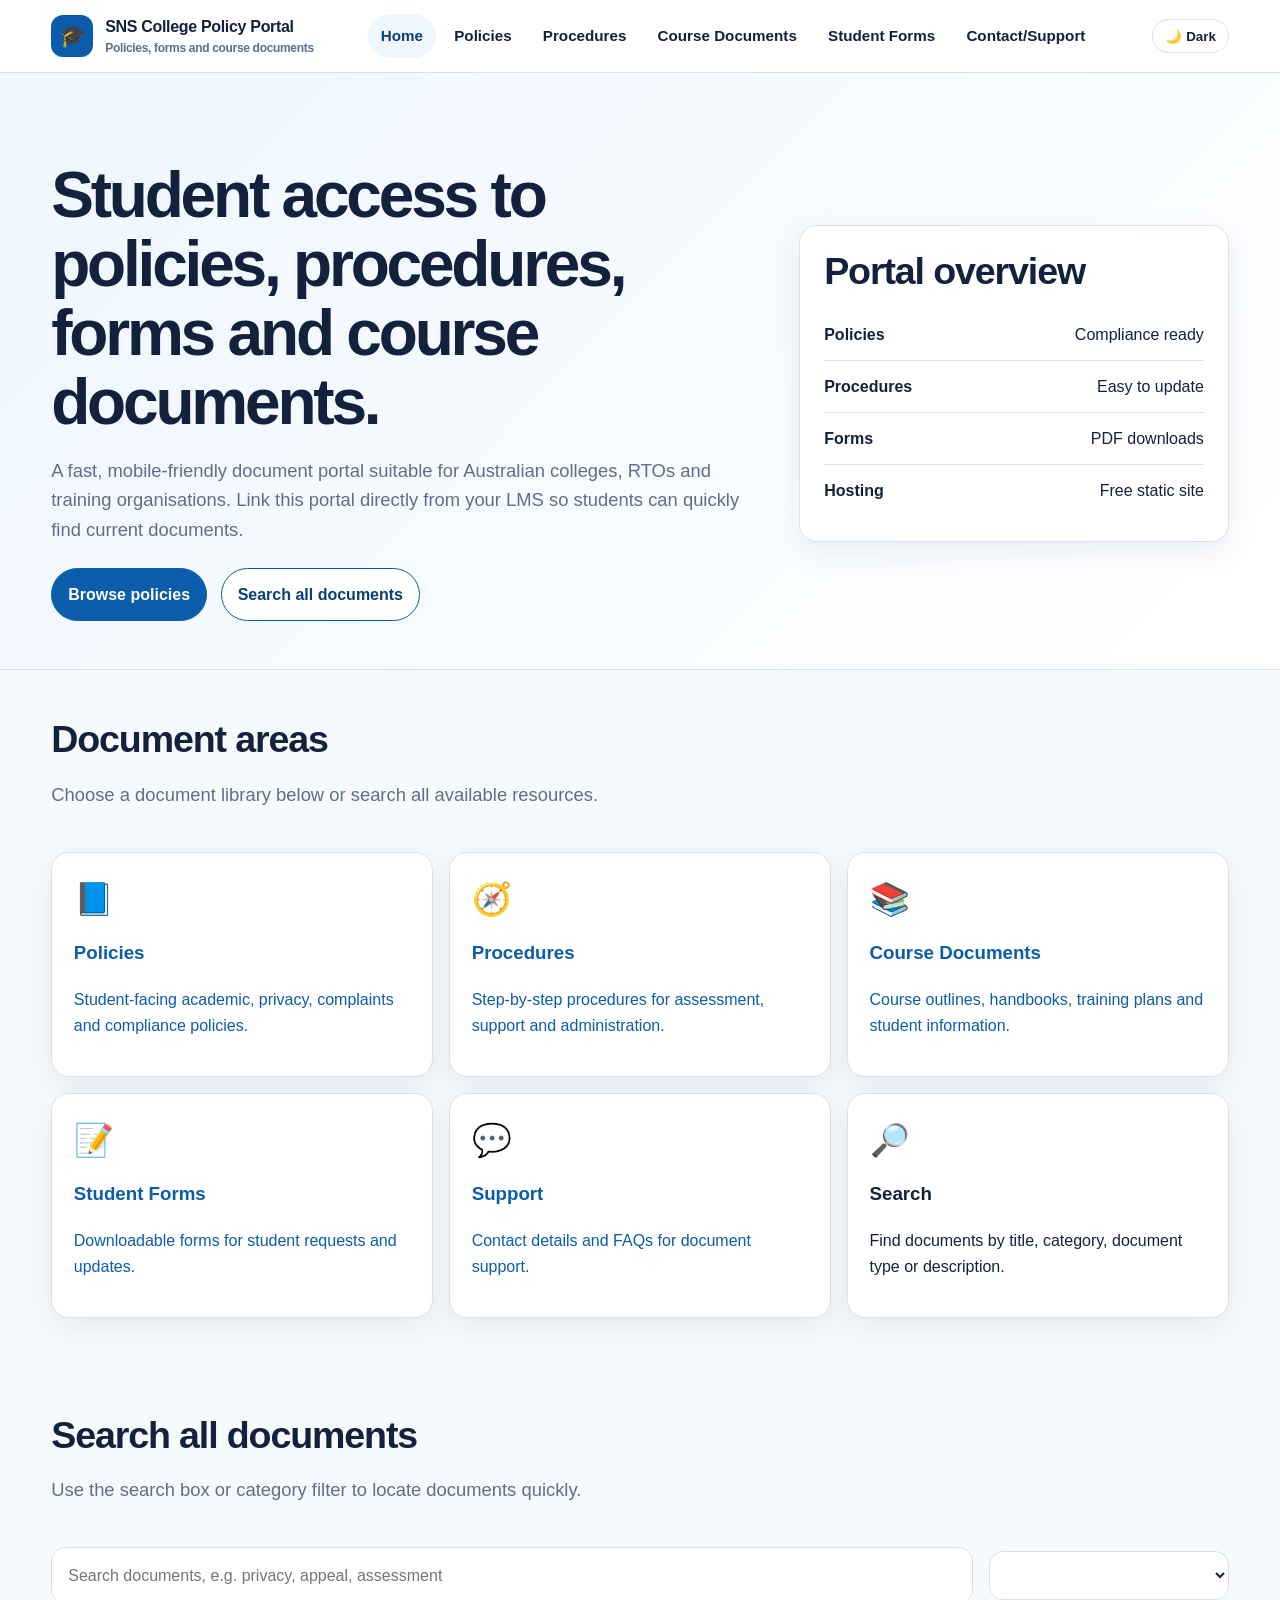
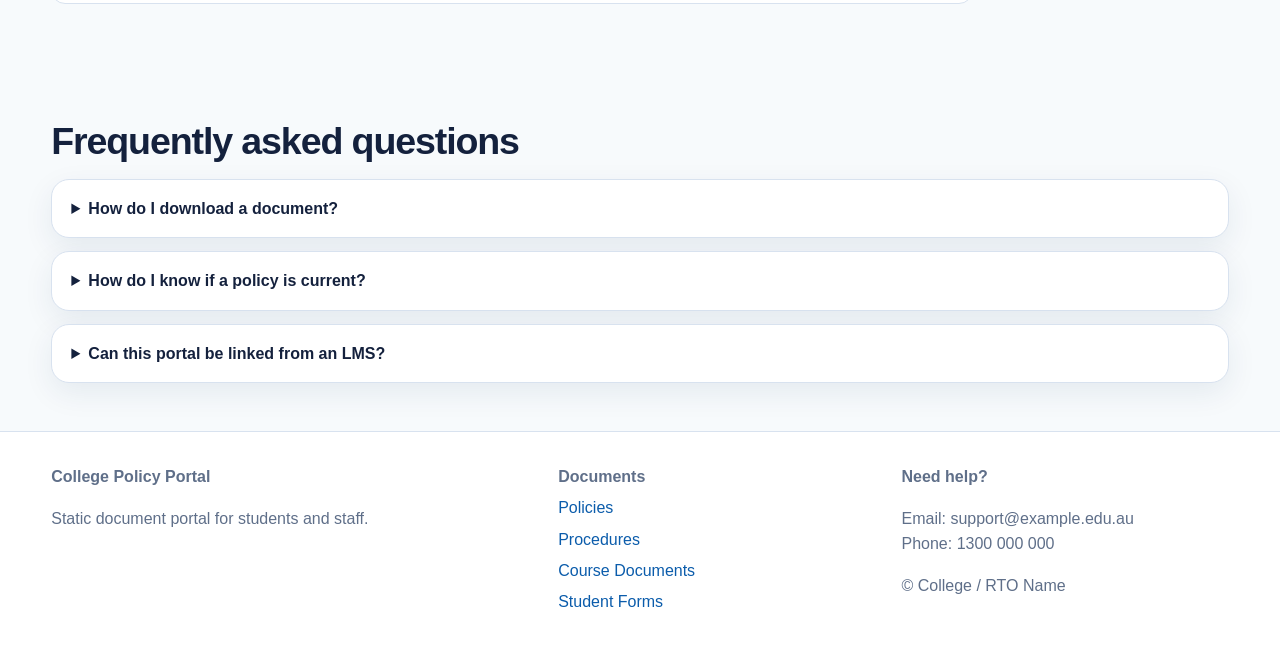
==== index.html @ 4f86ff05 "Update index.html" ====
<!doctype html>
<html lang="en-AU">
<head>
  <meta charset="utf-8">
  <meta name="viewport" content="width=device-width, initial-scale=1">
  <meta name="description" content="Professional student policy and document portal for an Australian college or RTO.">
  <title>College Policy Portal | Home</title>
  <link rel="stylesheet" href="css/style.css">
</head>
<body data-page-type="All">
  <a class="skip-link" href="#main">Skip to main content</a>
  <header class="site-header"><div class="container header-inner">
    <a class="logo" href="index.html" aria-label="SNS College Policy Portal home"><span class="logo-icon">🎓</span><span>SNS College Policy Portal<small>Policies, forms and course documents</small></span></a>
    <nav class="nav" data-nav aria-label="Main navigation"><a class="active" href="index.html">Home</a><a href="policies.html">Policies</a><a href="procedures.html">Procedures</a><a href="courses.html">Course Documents</a><a href="forms.html">Student Forms</a><a href="contact.html">Contact/Support</a></nav>
    <div class="header-actions"><button class="icon-btn" data-theme-toggle type="button">🌙 Dark</button><button class="icon-btn mobile-menu-btn" data-mobile-menu aria-expanded="false" aria-controls="main-navigation" type="button">☰ Menu</button></div>
  </div></header>
  <main id="main">
    <section class="hero"><div class="container hero-grid">
      <div><h1>Student access to policies, procedures, forms and course documents.</h1><p class="lead">A fast, mobile-friendly document portal suitable for Australian colleges, RTOs and training organisations. Link this portal directly from your LMS so students can quickly find current documents.</p><div class="cta-row"><a class="btn btn-primary" href="policies.html">Browse policies</a><a class="btn btn-secondary" href="#documents">Search all documents</a></div></div>
      <aside class="hero-card" aria-label="Portal summary"><h2>Portal overview</h2><div class="hero-stat"><strong>Policies</strong><span>Compliance ready</span></div><div class="hero-stat"><strong>Procedures</strong><span>Easy to update</span></div><div class="hero-stat"><strong>Forms</strong><span>PDF downloads</span></div><div class="hero-stat"><strong>Hosting</strong><span>Free static site</span></div></aside>
    </div></section>

    <section class="section"><div class="container"><div class="section-heading"><div><h2>Document areas</h2><p class="lead">Choose a document library below or search all available resources.</p></div></div><div class="grid">
      <a class="card" href="policies.html"><div class="card-icon">📘</div><h3>Policies</h3><p>Student-facing academic, privacy, complaints and compliance policies.</p></a>
      <a class="card" href="procedures.html"><div class="card-icon">🧭</div><h3>Procedures</h3><p>Step-by-step procedures for assessment, support and administration.</p></a>
      <a class="card" href="courses.html"><div class="card-icon">📚</div><h3>Course Documents</h3><p>Course outlines, handbooks, training plans and student information.</p></a>
      <a class="card" href="forms.html"><div class="card-icon">📝</div><h3>Student Forms</h3><p>Downloadable forms for student requests and updates.</p></a>
      <a class="card" href="contact.html"><div class="card-icon">💬</div><h3>Support</h3><p>Contact details and FAQs for document support.</p></a>
      <div class="card"><div class="card-icon">🔎</div><h3>Search</h3><p>Find documents by title, category, document type or description.</p></div>
    </div></div></section>

    <section class="section" id="documents"><div class="container"><div class="section-heading"><div><h2>Search all documents</h2><p class="lead">Use the search box or category filter to locate documents quickly.</p></div></div><div class="tools"><label><span class="sr-only">Search documents</span><input class="search" data-search type="search" placeholder="Search documents, e.g. privacy, appeal, assessment"></label><label><span class="sr-only">Filter by category</span><select class="select" data-category-filter></select></label></div><div class="no-results" data-no-results>No matching documents found.</div><div class="document-grid" data-document-grid></div></div></section>

    <section class="section"><div class="container"><h2>Frequently asked questions</h2><div class="faq-list">
      <details class="faq-item"><summary>How do I download a document?</summary><p>Select the Download button on any document card. The PDF will download or open depending on your browser settings.</p></details>
      <details class="faq-item"><summary>How do I know if a policy is current?</summary><p>Each document card includes an updated date. Staff should replace old PDFs whenever a policy is reviewed.</p></details>
      <details class="faq-item"><summary>Can this portal be linked from an LMS?</summary><p>Yes. Copy the GitHub Pages URL for this website and add it as a link inside Moodle, Canvas, Blackboard or another LMS.</p></details>
    </div></div></section>
  </main>
  <footer class="site-footer"><div class="container footer-grid"><div><strong>College Policy Portal</strong><p>Static document portal for students and staff.</p></div><div class="footer-links"><strong>Documents</strong><a href="policies.html">Policies</a><a href="procedures.html">Procedures</a><a href="courses.html">Course Documents</a><a href="forms.html">Student Forms</a></div><div><strong>Need help?</strong><p>Email: support@example.edu.au<br>Phone: 1300 000 000</p><p>&copy; <span data-year></span> College / RTO Name</p></div></div></footer>
  <script src="js/script.js"></script>
</body>
</html>
---- css/style.css ----
:root {
  --bg: #f7fafc;
  --surface: #ffffff;
  --surface-2: #eef6ff;
  --text: #14213d;
  --muted: #5f6f89;
  --primary: #0b5cab;
  --primary-dark: #083f77;
  --accent: #17a2b8;
  --border: #d8e2ef;
  --shadow: 0 10px 30px rgba(9, 45, 87, 0.08);
  --radius: 18px;
  --max-width: 1180px;
}

[data-theme="dark"] {
  --bg: #0d1524;
  --surface: #121e30;
  --surface-2: #172942;
  --text: #f3f8ff;
  --muted: #b8c7d9;
  --primary: #5bb3ff;
  --primary-dark: #8ecbff;
  --accent: #67d9e8;
  --border: #263b58;
  --shadow: 0 10px 30px rgba(0, 0, 0, 0.25);
}

* { box-sizing: border-box; }
html { scroll-behavior: smooth; }
body {
  margin: 0;
  font-family: Arial, Helvetica, sans-serif;
  color: var(--text);
  background: var(--bg);
  line-height: 1.6;
}

a { color: var(--primary); text-decoration: none; }
a:hover, a:focus { text-decoration: underline; }
img { max-width: 100%; height: auto; }
.skip-link {
  position: absolute;
  left: -999px;
  top: 10px;
  background: var(--primary);
  color: #fff;
  padding: 0.7rem 1rem;
  z-index: 1000;
}
.skip-link:focus { left: 10px; }

.container { width: min(92%, var(--max-width)); margin: 0 auto; }
.site-header {
  position: sticky;
  top: 0;
  z-index: 100;
  background: rgba(255,255,255,0.92);
  backdrop-filter: blur(10px);
  border-bottom: 1px solid var(--border);
}
[data-theme="dark"] .site-header { background: rgba(18,30,48,0.92); }
.header-inner {
  display: flex;
  align-items: center;
  justify-content: space-between;
  min-height: 72px;
  gap: 1rem;
}
.logo {
  display: flex;
  align-items: center;
  gap: 0.75rem;
  color: var(--text);
  font-weight: 800;
  letter-spacing: -0.02em;
}
.logo-icon {
  display: grid;
  place-items: center;
  width: 42px;
  height: 42px;
  border-radius: 12px;
  background: var(--primary);
  color: #fff;
  font-size: 1.35rem;
}
.logo small { display: block; color: var(--muted); font-weight: 600; font-size: 0.75rem; }
.nav { display: flex; align-items: center; gap: 0.35rem; }
.nav a {
  color: var(--text);
  padding: 0.6rem 0.8rem;
  border-radius: 999px;
  font-weight: 700;
  font-size: 0.95rem;
}
.nav a.active, .nav a:hover, .nav a:focus {
  background: var(--surface-2);
  color: var(--primary-dark);
  text-decoration: none;
}
.header-actions { display: flex; gap: 0.5rem; align-items: center; }
.icon-btn {
  border: 1px solid var(--border);
  background: var(--surface);
  color: var(--text);
  border-radius: 999px;
  padding: 0.55rem 0.75rem;
  cursor: pointer;
  font-weight: 700;
}
.mobile-menu-btn { display: none; }

.hero {
  background: linear-gradient(135deg, var(--surface-2), var(--surface));
  padding: 4.5rem 0 3rem;
  border-bottom: 1px solid var(--border);
}
.hero-grid { display: grid; grid-template-columns: 1.25fr 0.75fr; gap: 2rem; align-items: center; }
.badge {
  display: inline-flex;
  gap: 0.4rem;
  align-items: center;
  border: 1px solid var(--border);
  color: var(--primary-dark);
  background: var(--surface);
  padding: 0.35rem 0.7rem;
  border-radius: 999px;
  font-weight: 800;
  font-size: 0.85rem;
}
h1 { font-size: clamp(2rem, 5vw, 4rem); line-height: 1.08; margin: 1rem 0; letter-spacing: -0.05em; }
h2 { font-size: clamp(1.55rem, 3vw, 2.35rem); line-height: 1.15; margin: 0 0 1rem; letter-spacing: -0.03em; }
h3 { margin-top: 0; }
.lead { font-size: 1.15rem; color: var(--muted); max-width: 780px; }
.hero-card, .card, .document-card, .contact-card, .faq-item {
  background: var(--surface);
  border: 1px solid var(--border);
  border-radius: var(--radius);
  box-shadow: var(--shadow);
}
.hero-card { padding: 1.5rem; }
.hero-stat { display: flex; justify-content: space-between; padding: 0.8rem 0; border-bottom: 1px solid var(--border); }
.hero-stat:last-child { border-bottom: 0; }
.cta-row { display: flex; flex-wrap: wrap; gap: 0.85rem; margin-top: 1.5rem; }
.btn {
  display: inline-flex;
  align-items: center;
  justify-content: center;
  gap: 0.45rem;
  padding: 0.8rem 1rem;
  border-radius: 999px;
  border: 1px solid var(--primary);
  font-weight: 800;
  cursor: pointer;
}
.btn-primary { background: var(--primary); color: #fff; }
.btn-secondary { background: var(--surface); color: var(--primary-dark); }
.btn:hover, .btn:focus { text-decoration: none; transform: translateY(-1px); }
.section { padding: 3rem 0; }
.section-heading { display: flex; justify-content: space-between; gap: 1rem; align-items: end; margin-bottom: 1.5rem; }
.grid { display: grid; grid-template-columns: repeat(3, 1fr); gap: 1rem; }
.grid-2 { display: grid; grid-template-columns: repeat(2, 1fr); gap: 1rem; }
.card { padding: 1.35rem; }
.card-icon { font-size: 2rem; margin-bottom: 0.8rem; }
.page-title { padding: 3rem 0 1.5rem; }
.tools {
  display: grid;
  grid-template-columns: 1fr 240px;
  gap: 1rem;
  align-items: center;
  margin-bottom: 1.25rem;
}
.search, .select, input, textarea {
  width: 100%;
  padding: 0.9rem 1rem;
  border: 1px solid var(--border);
  border-radius: 14px;
  background: var(--surface);
  color: var(--text);
  font: inherit;
}
.document-grid { display: grid; grid-template-columns: repeat(2, 1fr); gap: 1rem; }
.document-card { padding: 1.2rem; display: flex; flex-direction: column; gap: 0.7rem; }
.doc-meta { display: flex; flex-wrap: wrap; gap: 0.5rem; color: var(--muted); font-size: 0.9rem; }
.tag {
  background: var(--surface-2);
  color: var(--primary-dark);
  padding: 0.2rem 0.55rem;
  border-radius: 999px;
  font-weight: 800;
  font-size: 0.8rem;
}
.doc-actions { display: flex; flex-wrap: wrap; gap: 0.6rem; margin-top: auto; }
.pdf-viewer {
  width: 100%;
  min-height: 420px;
  border: 1px solid var(--border);
  border-radius: var(--radius);
  background: var(--surface);
}
.faq-list { display: grid; gap: 0.8rem; }
.faq-item { padding: 1rem 1.2rem; }
.faq-item summary { cursor: pointer; font-weight: 800; }
.contact-layout { display: grid; grid-template-columns: 0.85fr 1.15fr; gap: 1rem; }
.contact-card { padding: 1.4rem; }
.form-grid { display: grid; gap: 0.9rem; }
textarea { min-height: 150px; resize: vertical; }
.notice {
  border-left: 5px solid var(--primary);
  background: var(--surface-2);
  padding: 1rem;
  border-radius: 12px;
}
.site-footer {
  padding: 2rem 0;
  border-top: 1px solid var(--border);
  background: var(--surface);
  color: var(--muted);
}
.footer-grid { display: grid; grid-template-columns: 1.5fr 1fr 1fr; gap: 1rem; }
.footer-links { display: grid; gap: 0.35rem; }
.no-results { display: none; padding: 1rem; background: var(--surface); border: 1px dashed var(--border); border-radius: var(--radius); }

@media (max-width: 900px) {
  .mobile-menu-btn { display: inline-flex; }
  .nav {
    position: absolute;
    left: 4%;
    right: 4%;
    top: 74px;
    display: none;
    flex-direction: column;
    align-items: stretch;
    padding: 1rem;
    background: var(--surface);
    border: 1px solid var(--border);
    border-radius: var(--radius);
    box-shadow: var(--shadow);
  }
  .nav.open { display: flex; }
  .nav a { border-radius: 12px; }
  .hero-grid, .contact-layout, .footer-grid, .tools { grid-template-columns: 1fr; }
  .grid, .grid-2, .document-grid { grid-template-columns: 1fr; }
}

@media (max-width: 560px) {
  .header-inner { min-height: 66px; }
  .logo span:last-child { font-size: 0.95rem; }
  .hero { padding: 3rem 0 2rem; }
  .section { padding: 2rem 0; }
  .section-heading { display: block; }
  .btn { width: 100%; }
  .doc-actions .btn { width: auto; flex: 1; }
}
.sr-only {
  position: absolute;
  width: 1px;
  height: 1px;
  padding: 0;
  margin: -1px;
  overflow: hidden;
  clip: rect(0, 0, 0, 0);
  white-space: nowrap;
  border: 0;
}
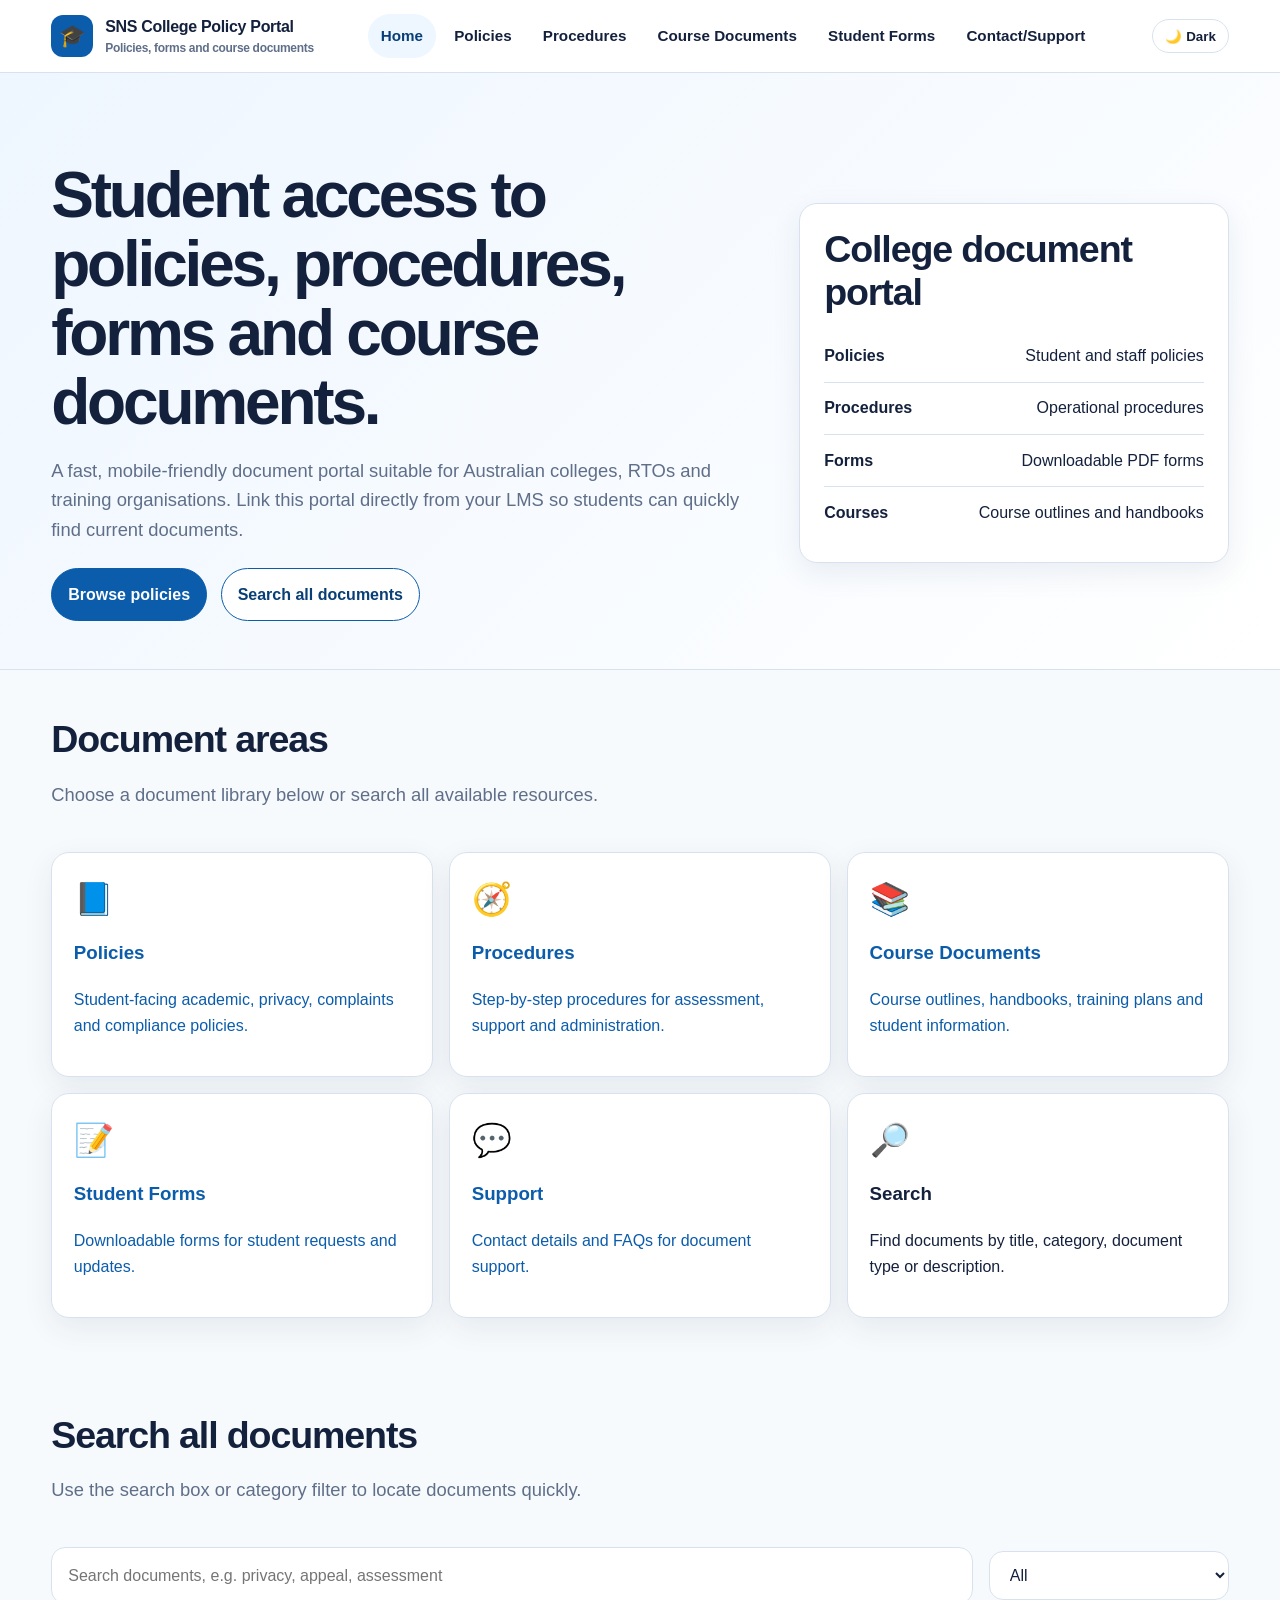
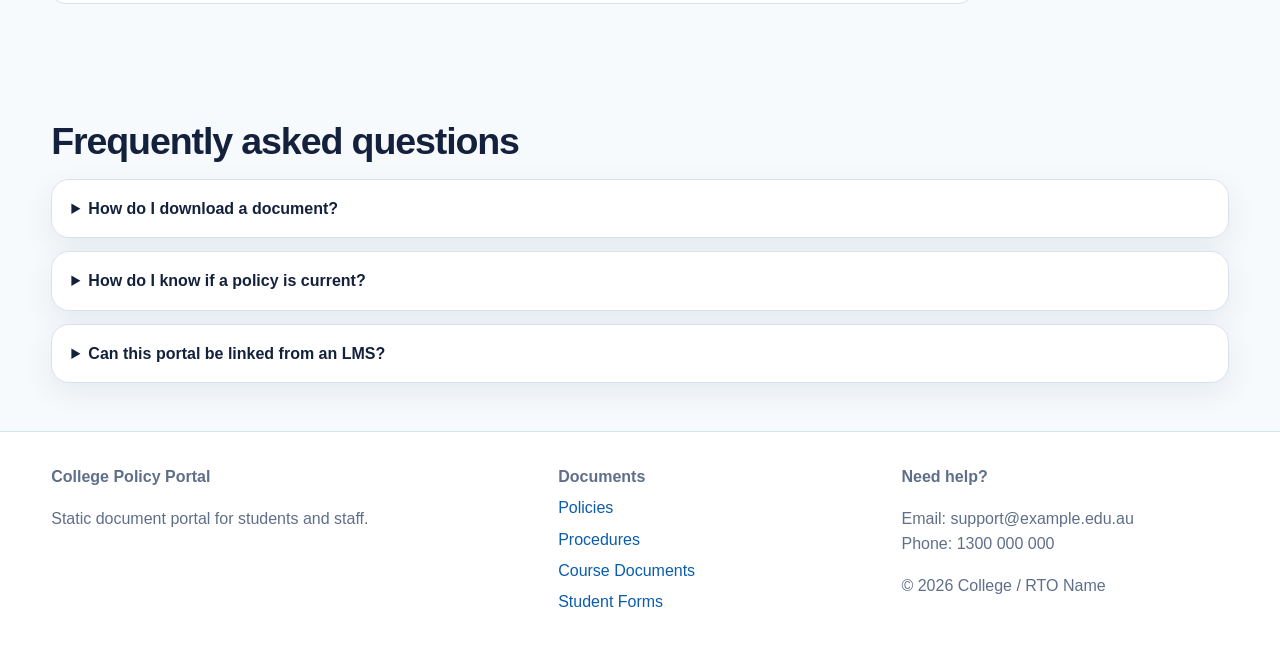
==== commit 000e5261: "Update index.html" ====
--- a/index.html
+++ b/index.html
@@ -17,8 +17,31 @@
   <main id="main">
     <section class="hero"><div class="container hero-grid">
       <div><h1>Student access to policies, procedures, forms and course documents.</h1><p class="lead">A fast, mobile-friendly document portal suitable for Australian colleges, RTOs and training organisations. Link this portal directly from your LMS so students can quickly find current documents.</p><div class="cta-row"><a class="btn btn-primary" href="policies.html">Browse policies</a><a class="btn btn-secondary" href="#documents">Search all documents</a></div></div>
-      <aside class="hero-card" aria-label="Portal summary"><h2>Portal overview</h2><div class="hero-stat"><strong>Policies</strong><span>Compliance ready</span></div><div class="hero-stat"><strong>Procedures</strong><span>Easy to update</span></div><div class="hero-stat"><strong>Forms</strong><span>PDF downloads</span></div><div class="hero-stat"><strong>Hosting</strong><span>Free static site</span></div></aside>
-    </div></section>
+      <aside class="hero-card" aria-label="Portal summary">
+  <h2>College document portal</h2>
+
+  <div class="hero-stat">
+    <strong>Policies</strong>
+    <span>Student and staff policies</span>
+  </div>
+
+  <div class="hero-stat">
+    <strong>Procedures</strong>
+    <span>Operational procedures</span>
+  </div>
+
+  <div class="hero-stat">
+    <strong>Forms</strong>
+    <span>Downloadable PDF forms</span>
+  </div>
+
+  <div class="hero-stat">
+    <strong>Courses</strong>
+    <span>Course outlines and handbooks</span>
+  </div>
+</aside>
+</div>
+</section>
 
     <section class="section"><div class="container"><div class="section-heading"><div><h2>Document areas</h2><p class="lead">Choose a document library below or search all available resources.</p></div></div><div class="grid">
       <a class="card" href="policies.html"><div class="card-icon">📘</div><h3>Policies</h3><p>Student-facing academic, privacy, complaints and compliance policies.</p></a>
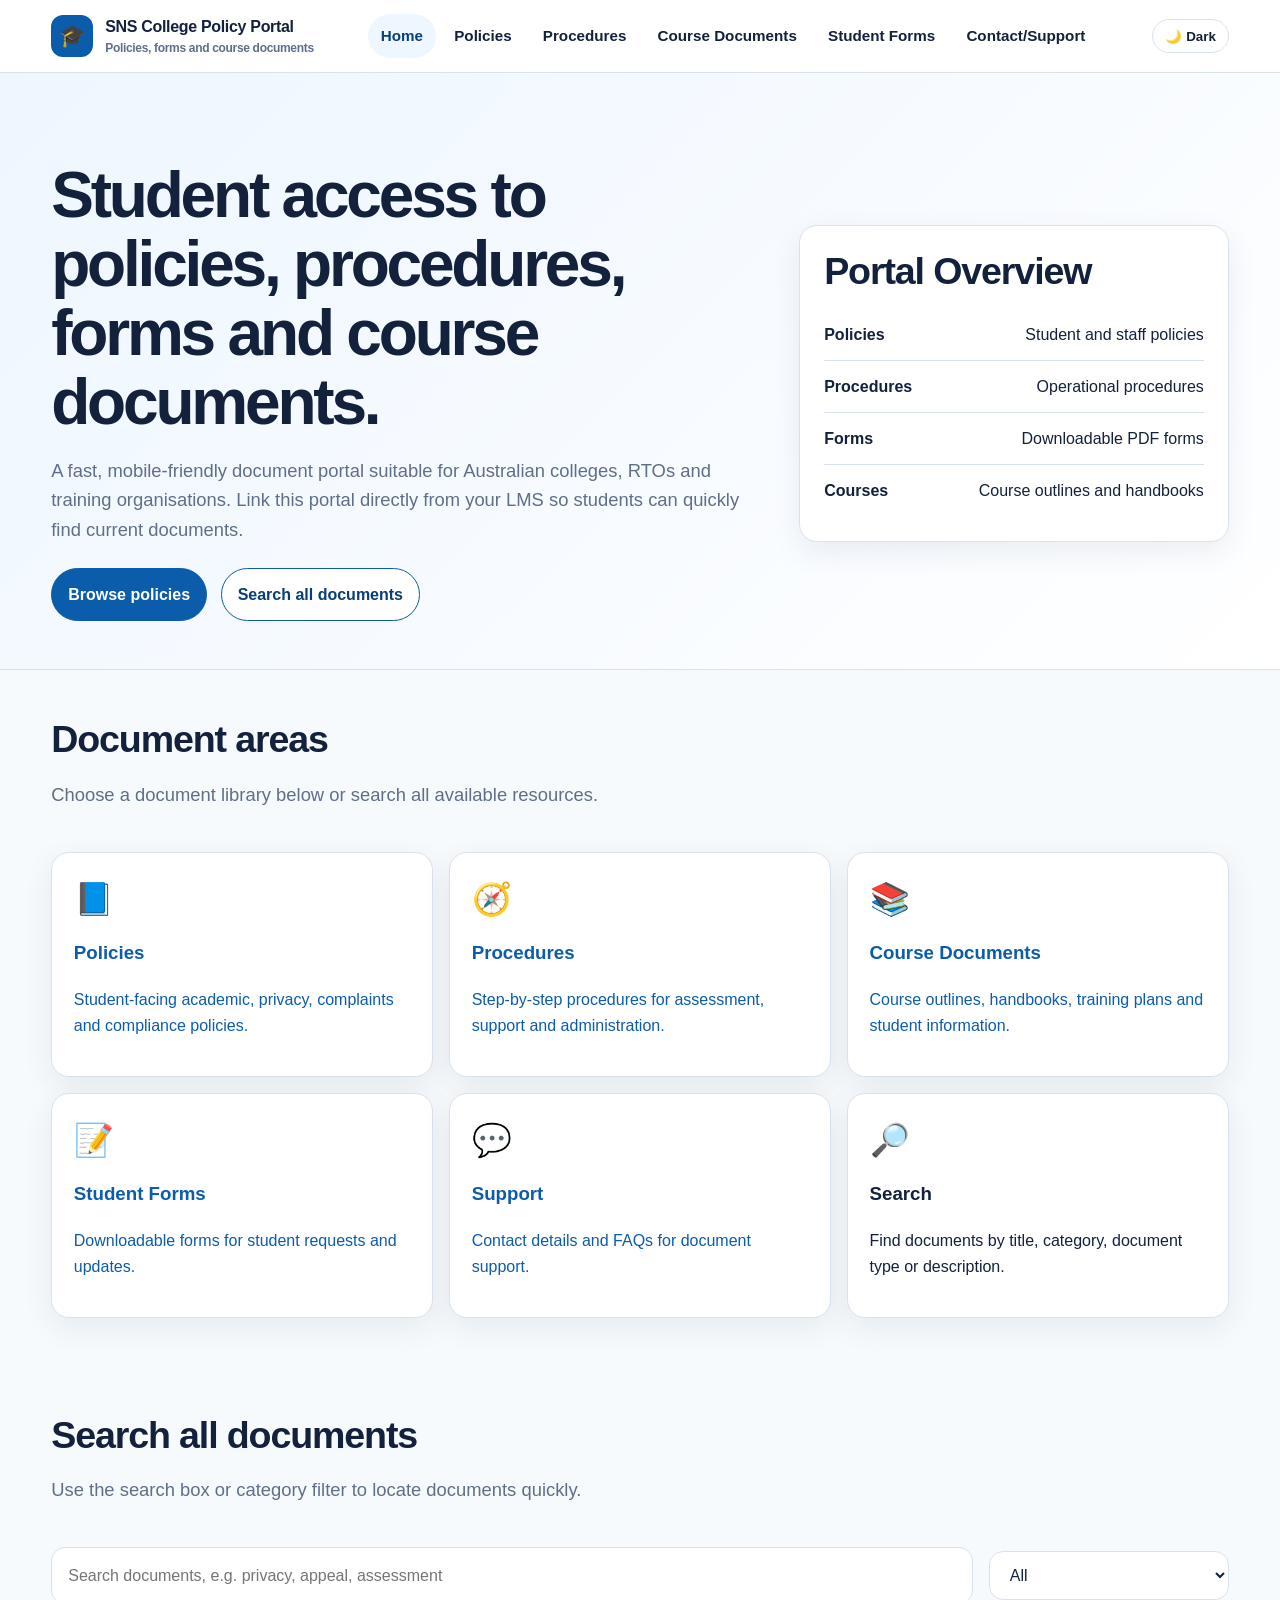
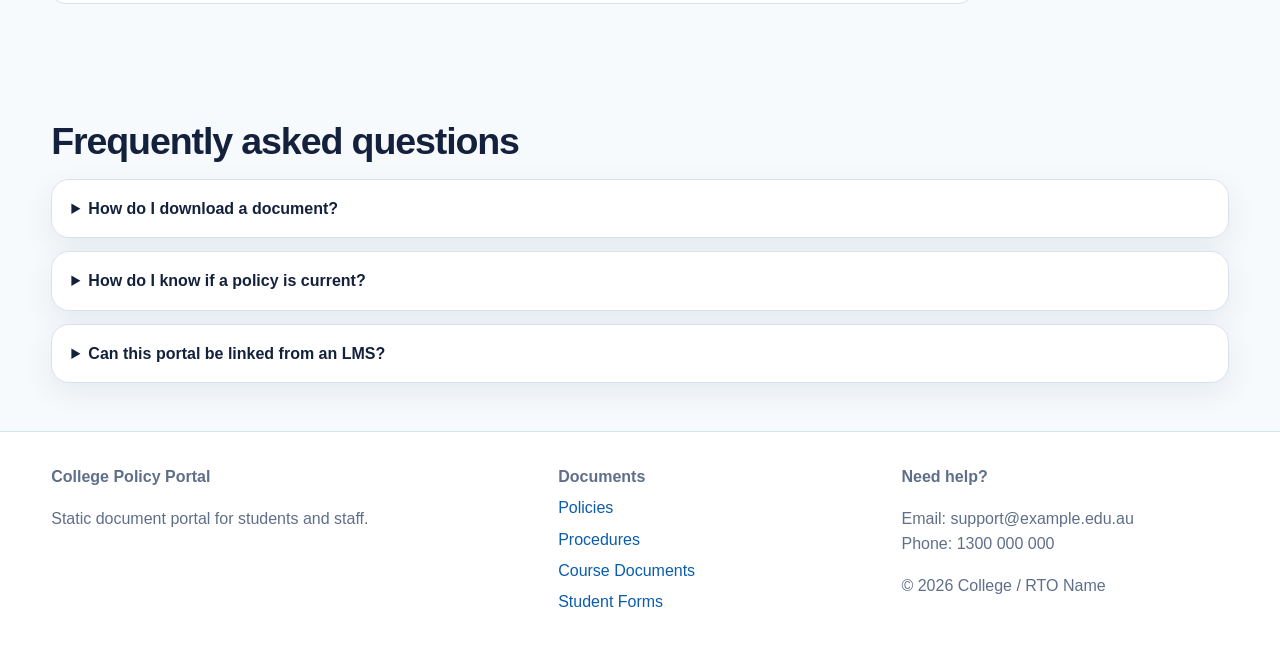
==== commit b1c82151: "Update index.html" ====
--- a/index.html
+++ b/index.html
@@ -18,7 +18,7 @@
     <section class="hero"><div class="container hero-grid">
       <div><h1>Student access to policies, procedures, forms and course documents.</h1><p class="lead">A fast, mobile-friendly document portal suitable for Australian colleges, RTOs and training organisations. Link this portal directly from your LMS so students can quickly find current documents.</p><div class="cta-row"><a class="btn btn-primary" href="policies.html">Browse policies</a><a class="btn btn-secondary" href="#documents">Search all documents</a></div></div>
       <aside class="hero-card" aria-label="Portal summary">
-  <h2>College document portal</h2>
+  <h2>Portal Overview</h2>
 
   <div class="hero-stat">
     <strong>Policies</strong>
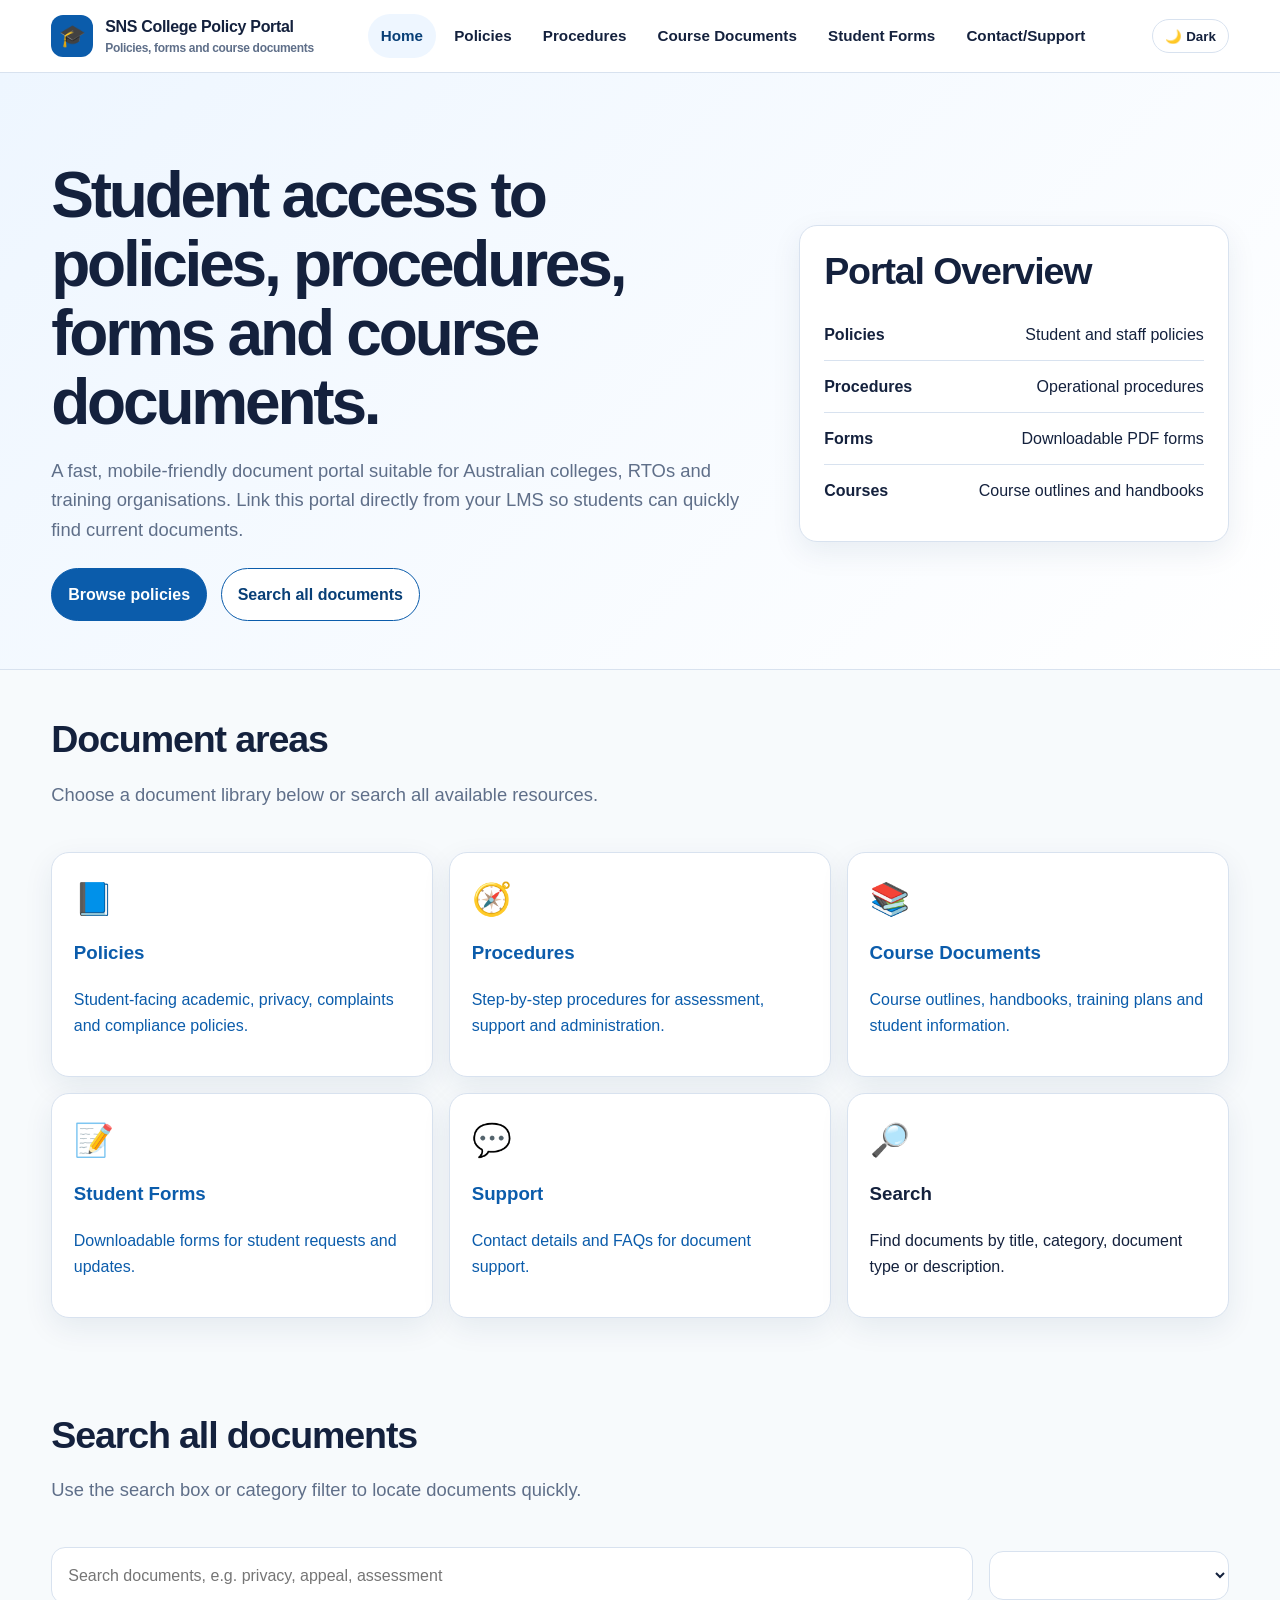
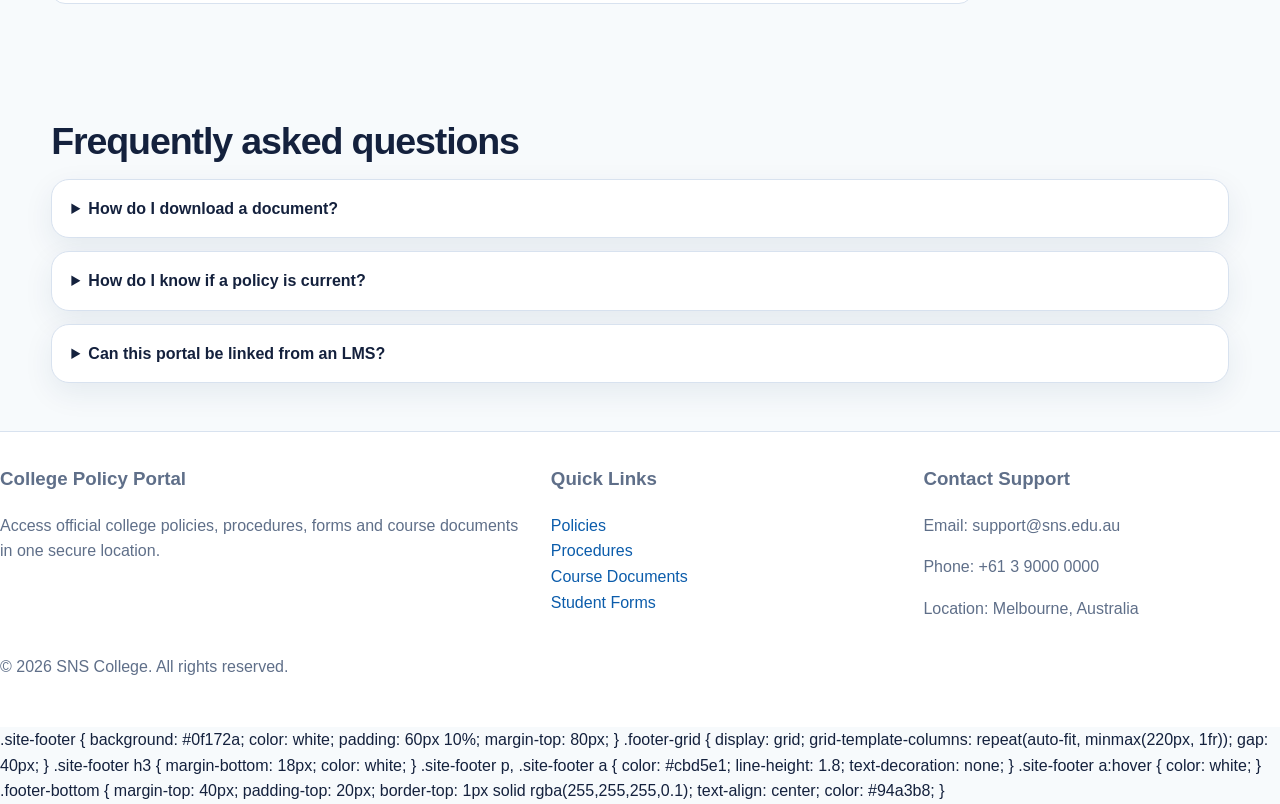
==== commit 9f69054b: "Update index.html" ====
--- a/index.html
+++ b/index.html
@@ -60,7 +60,73 @@
       <details class="faq-item"><summary>Can this portal be linked from an LMS?</summary><p>Yes. Copy the GitHub Pages URL for this website and add it as a link inside Moodle, Canvas, Blackboard or another LMS.</p></details>
     </div></div></section>
   </main>
-  <footer class="site-footer"><div class="container footer-grid"><div><strong>College Policy Portal</strong><p>Static document portal for students and staff.</p></div><div class="footer-links"><strong>Documents</strong><a href="policies.html">Policies</a><a href="procedures.html">Procedures</a><a href="courses.html">Course Documents</a><a href="forms.html">Student Forms</a></div><div><strong>Need help?</strong><p>Email: support@example.edu.au<br>Phone: 1300 000 000</p><p>&copy; <span data-year></span> College / RTO Name</p></div></div></footer>
-  <script src="js/script.js"></script>
-</body>
-</html>
+  <footer class="site-footer">
+  <div class="footer-grid">
+
+    <div>
+      <h3>College Policy Portal</h3>
+      <p>
+        Access official college policies, procedures, forms and course
+        documents in one secure location.
+      </p>
+    </div>
+
+    <div>
+      <h3>Quick Links</h3>
+
+      <a href="policies.html">Policies</a><br>
+      <a href="procedures.html">Procedures</a><br>
+      <a href="courses.html">Course Documents</a><br>
+      <a href="forms.html">Student Forms</a>
+    </div>
+
+    <div>
+      <h3>Contact Support</h3>
+
+      <p>Email: support@sns.edu.au</p>
+      <p>Phone: +61 3 9000 0000</p>
+      <p>Location: Melbourne, Australia</p>
+    </div>
+
+  </div>
+
+  <div class="footer-bottom">
+    <p>© 2026 SNS College. All rights reserved.</p>
+  </div>
+</footer>
+.site-footer {
+  background: #0f172a;
+  color: white;
+  padding: 60px 10%;
+  margin-top: 80px;
+}
+
+.footer-grid {
+  display: grid;
+  grid-template-columns: repeat(auto-fit, minmax(220px, 1fr));
+  gap: 40px;
+}
+
+.site-footer h3 {
+  margin-bottom: 18px;
+  color: white;
+}
+
+.site-footer p,
+.site-footer a {
+  color: #cbd5e1;
+  line-height: 1.8;
+  text-decoration: none;
+}
+
+.site-footer a:hover {
+  color: white;
+}
+
+.footer-bottom {
+  margin-top: 40px;
+  padding-top: 20px;
+  border-top: 1px solid rgba(255,255,255,0.1);
+  text-align: center;
+  color: #94a3b8;
+}
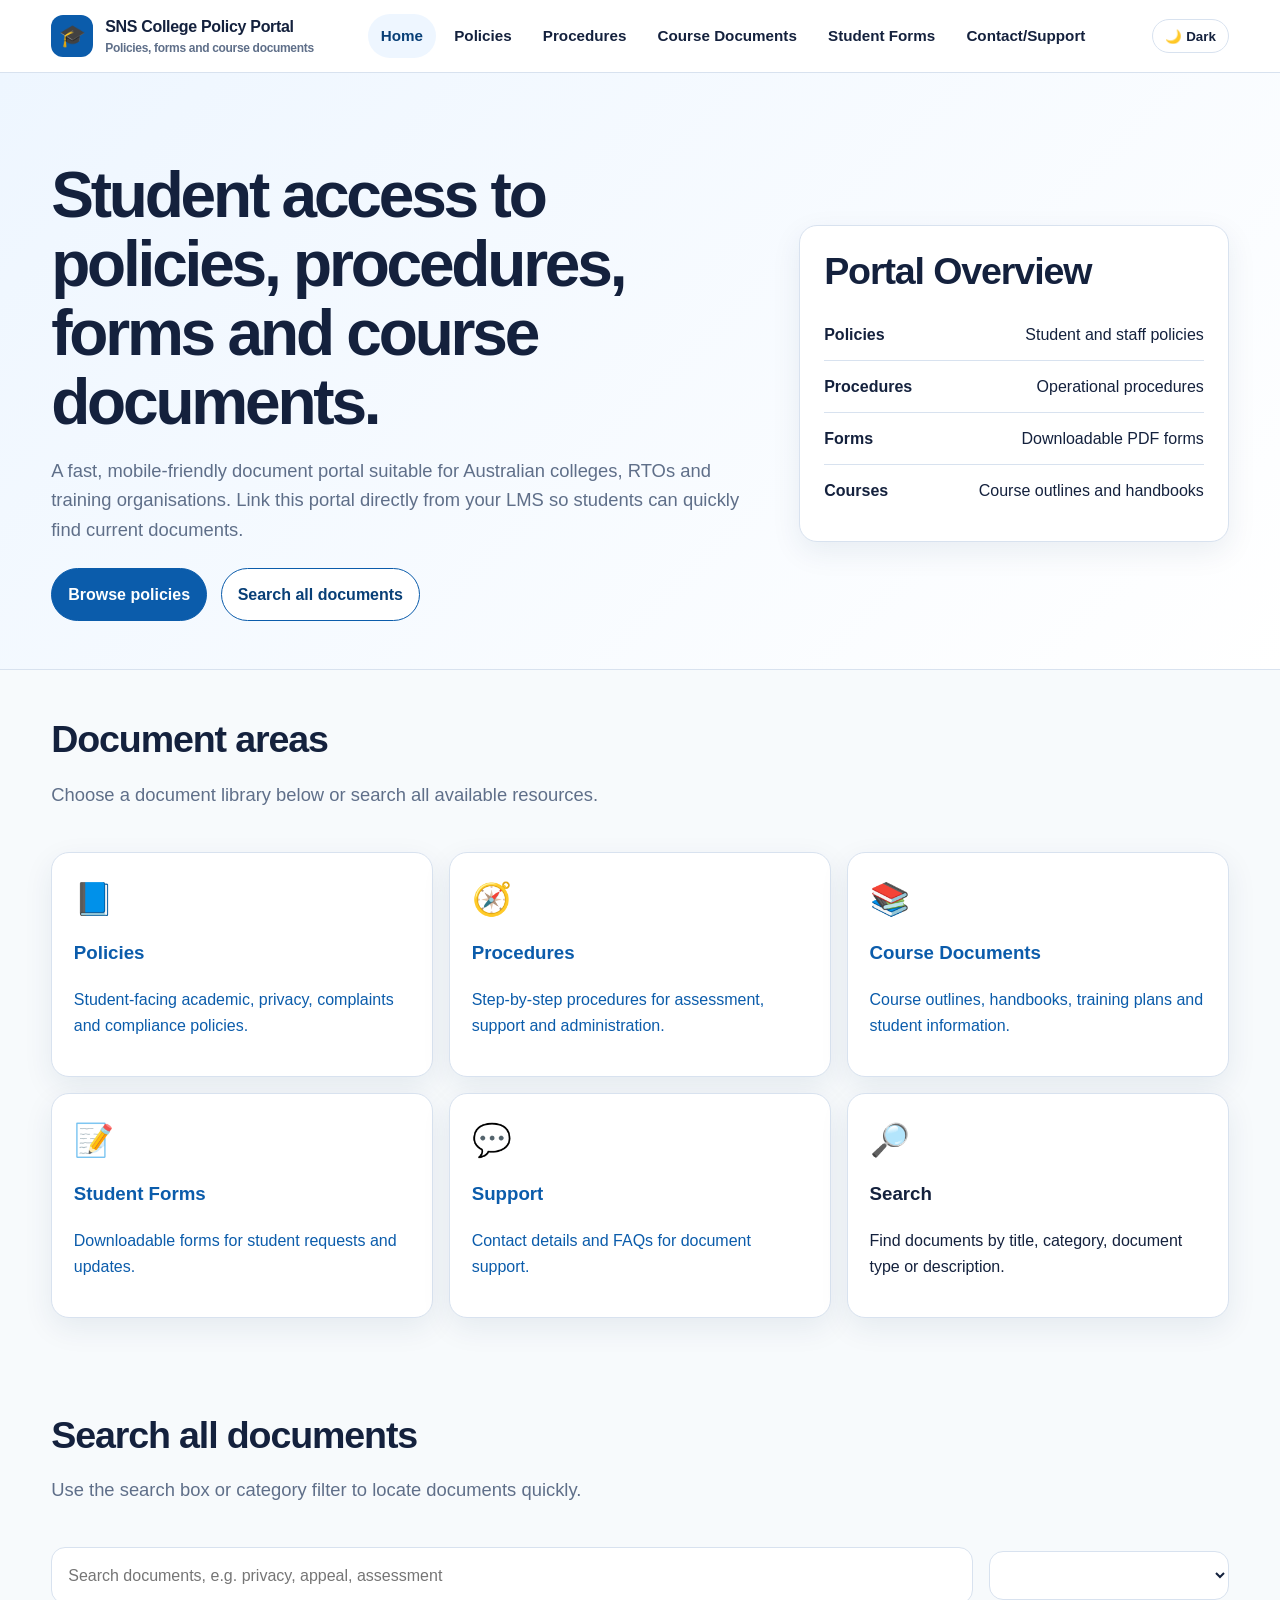
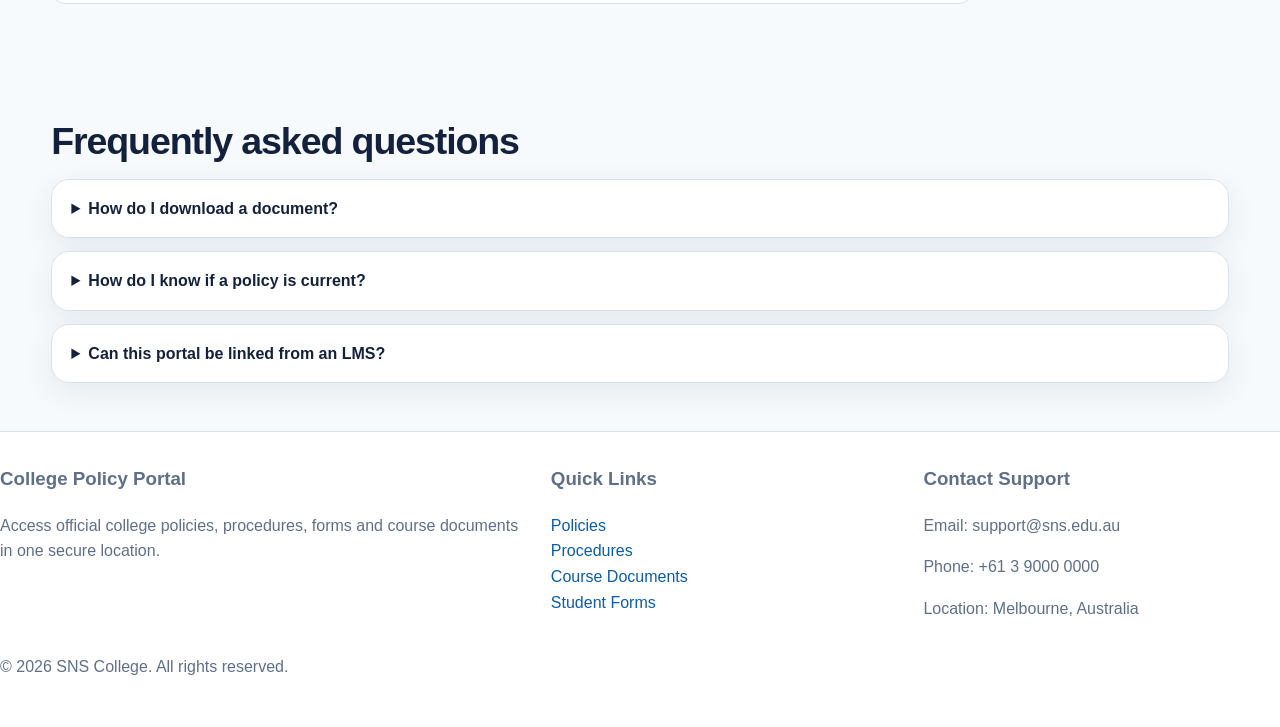
==== commit e6b6862a: "Update index.html" ====
--- a/index.html
+++ b/index.html
@@ -94,39 +94,3 @@
     <p>© 2026 SNS College. All rights reserved.</p>
   </div>
 </footer>
-.site-footer {
-  background: #0f172a;
-  color: white;
-  padding: 60px 10%;
-  margin-top: 80px;
-}
-
-.footer-grid {
-  display: grid;
-  grid-template-columns: repeat(auto-fit, minmax(220px, 1fr));
-  gap: 40px;
-}
-
-.site-footer h3 {
-  margin-bottom: 18px;
-  color: white;
-}
-
-.site-footer p,
-.site-footer a {
-  color: #cbd5e1;
-  line-height: 1.8;
-  text-decoration: none;
-}
-
-.site-footer a:hover {
-  color: white;
-}
-
-.footer-bottom {
-  margin-top: 40px;
-  padding-top: 20px;
-  border-top: 1px solid rgba(255,255,255,0.1);
-  text-align: center;
-  color: #94a3b8;
-}
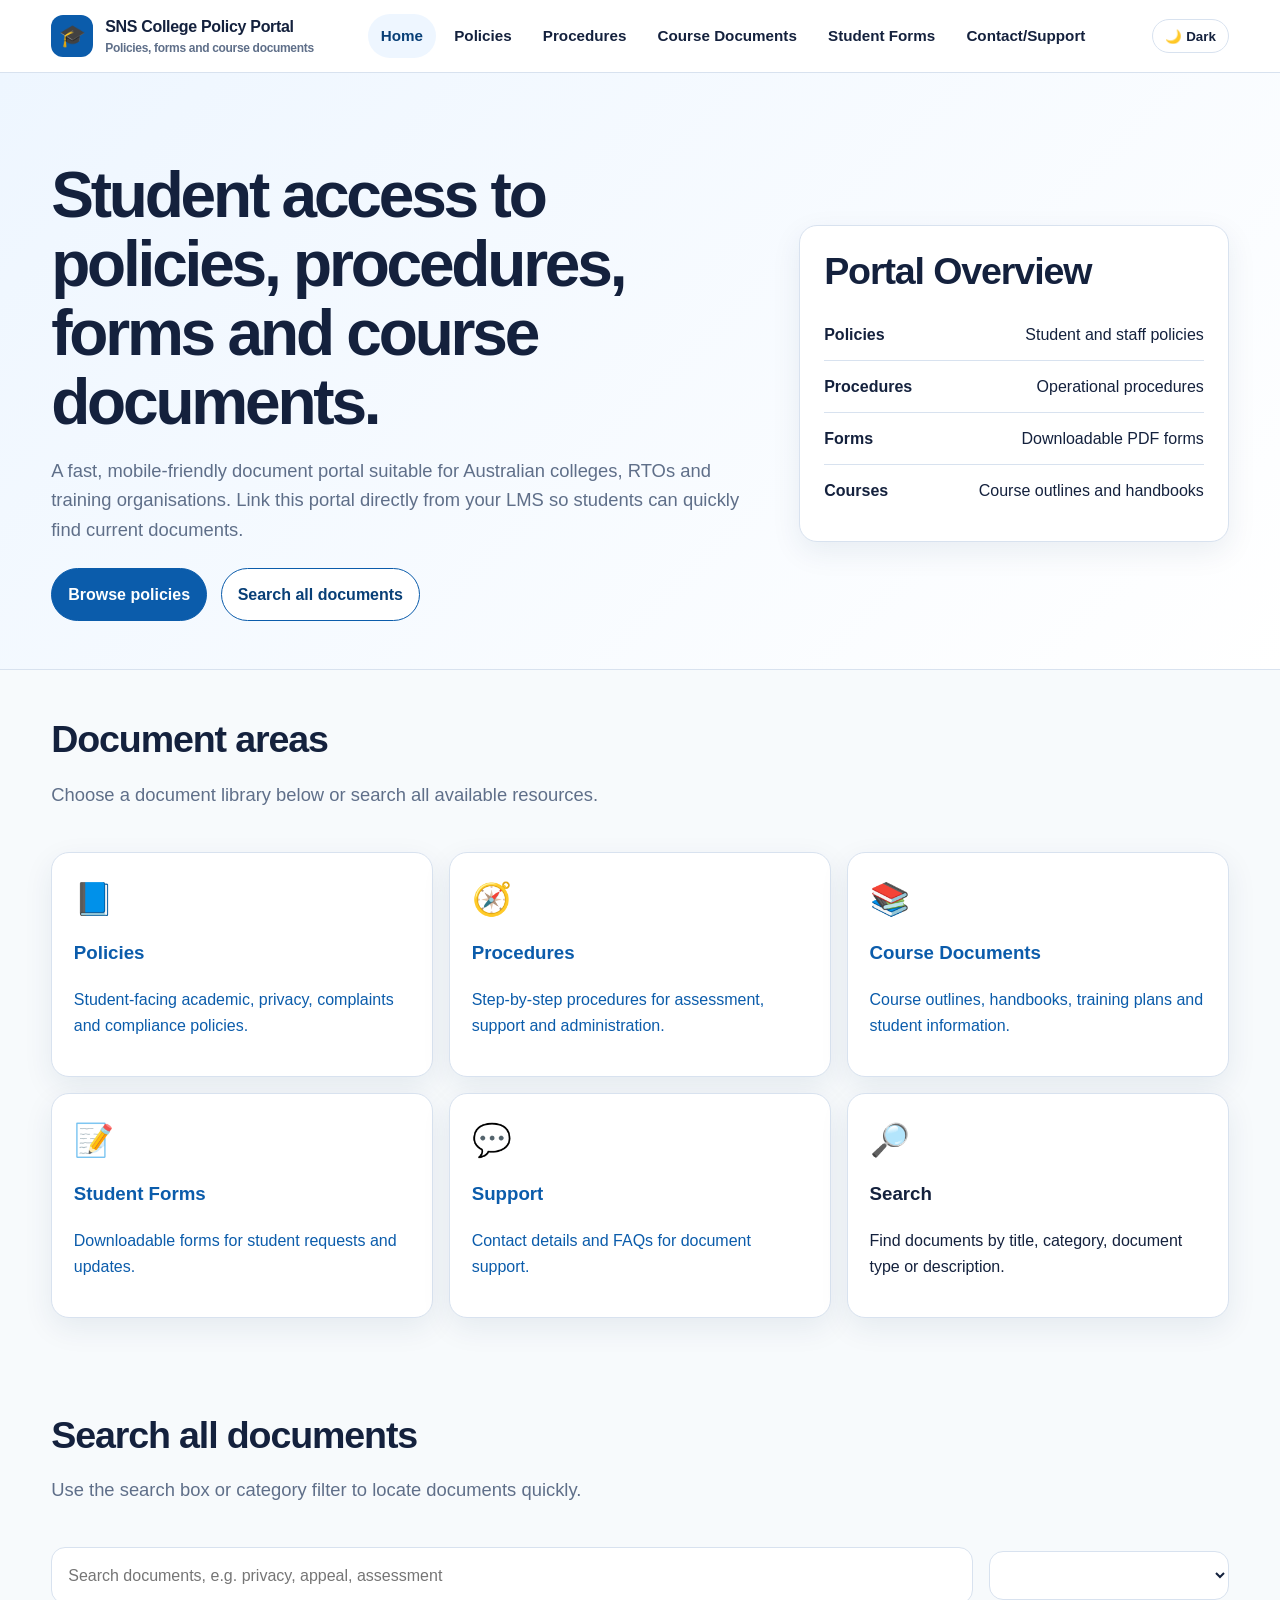
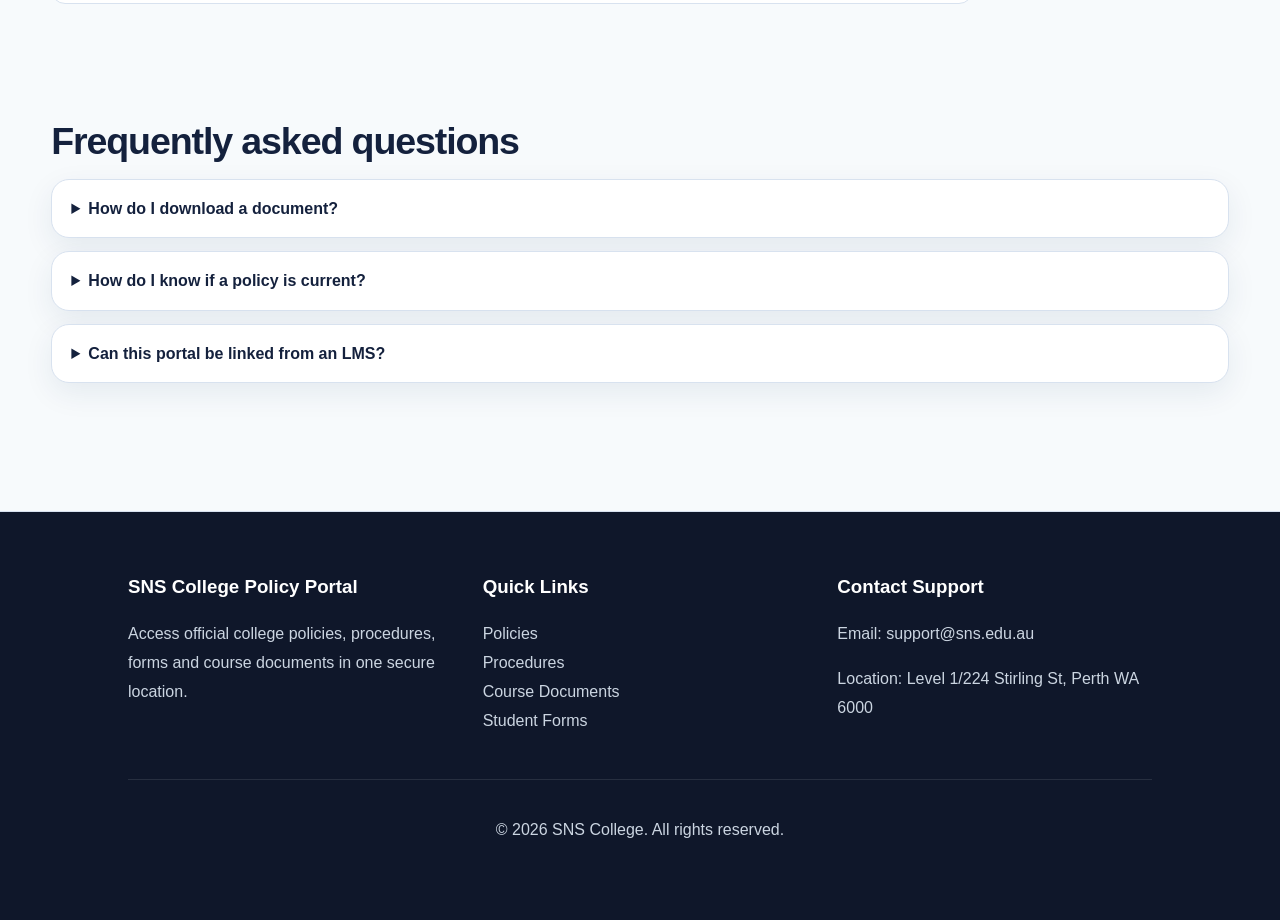
==== commit 0b7a7796: "Update index.html" ====
--- a/index.html
+++ b/index.html
@@ -64,7 +64,7 @@
   <div class="footer-grid">
 
     <div>
-      <h3>College Policy Portal</h3>
+      <h3>SNS College Policy Portal</h3>
       <p>
         Access official college policies, procedures, forms and course
         documents in one secure location.
@@ -84,8 +84,7 @@
       <h3>Contact Support</h3>
 
       <p>Email: support@sns.edu.au</p>
-      <p>Phone: +61 3 9000 0000</p>
-      <p>Location: Melbourne, Australia</p>
+      <p>Location: Level 1/224 Stirling St, Perth WA 6000</p>
     </div>
 
   </div>
--- a/css/style.css
+++ b/css/style.css
@@ -264,3 +264,39 @@
   white-space: nowrap;
   border: 0;
 }
+.site-footer {
+  background: #0f172a;
+  color: white;
+  padding: 60px 10%;
+  margin-top: 80px;
+}
+
+.footer-grid {
+  display: grid;
+  grid-template-columns: repeat(auto-fit, minmax(220px, 1fr));
+  gap: 40px;
+}
+
+.site-footer h3 {
+  margin-bottom: 18px;
+  color: white;
+}
+
+.site-footer p,
+.site-footer a {
+  color: #cbd5e1;
+  line-height: 1.8;
+  text-decoration: none;
+}
+
+.site-footer a:hover {
+  color: white;
+}
+
+.footer-bottom {
+  margin-top: 40px;
+  padding-top: 20px;
+  border-top: 1px solid rgba(255,255,255,0.1);
+  text-align: center;
+  color: #94a3b8;
+}
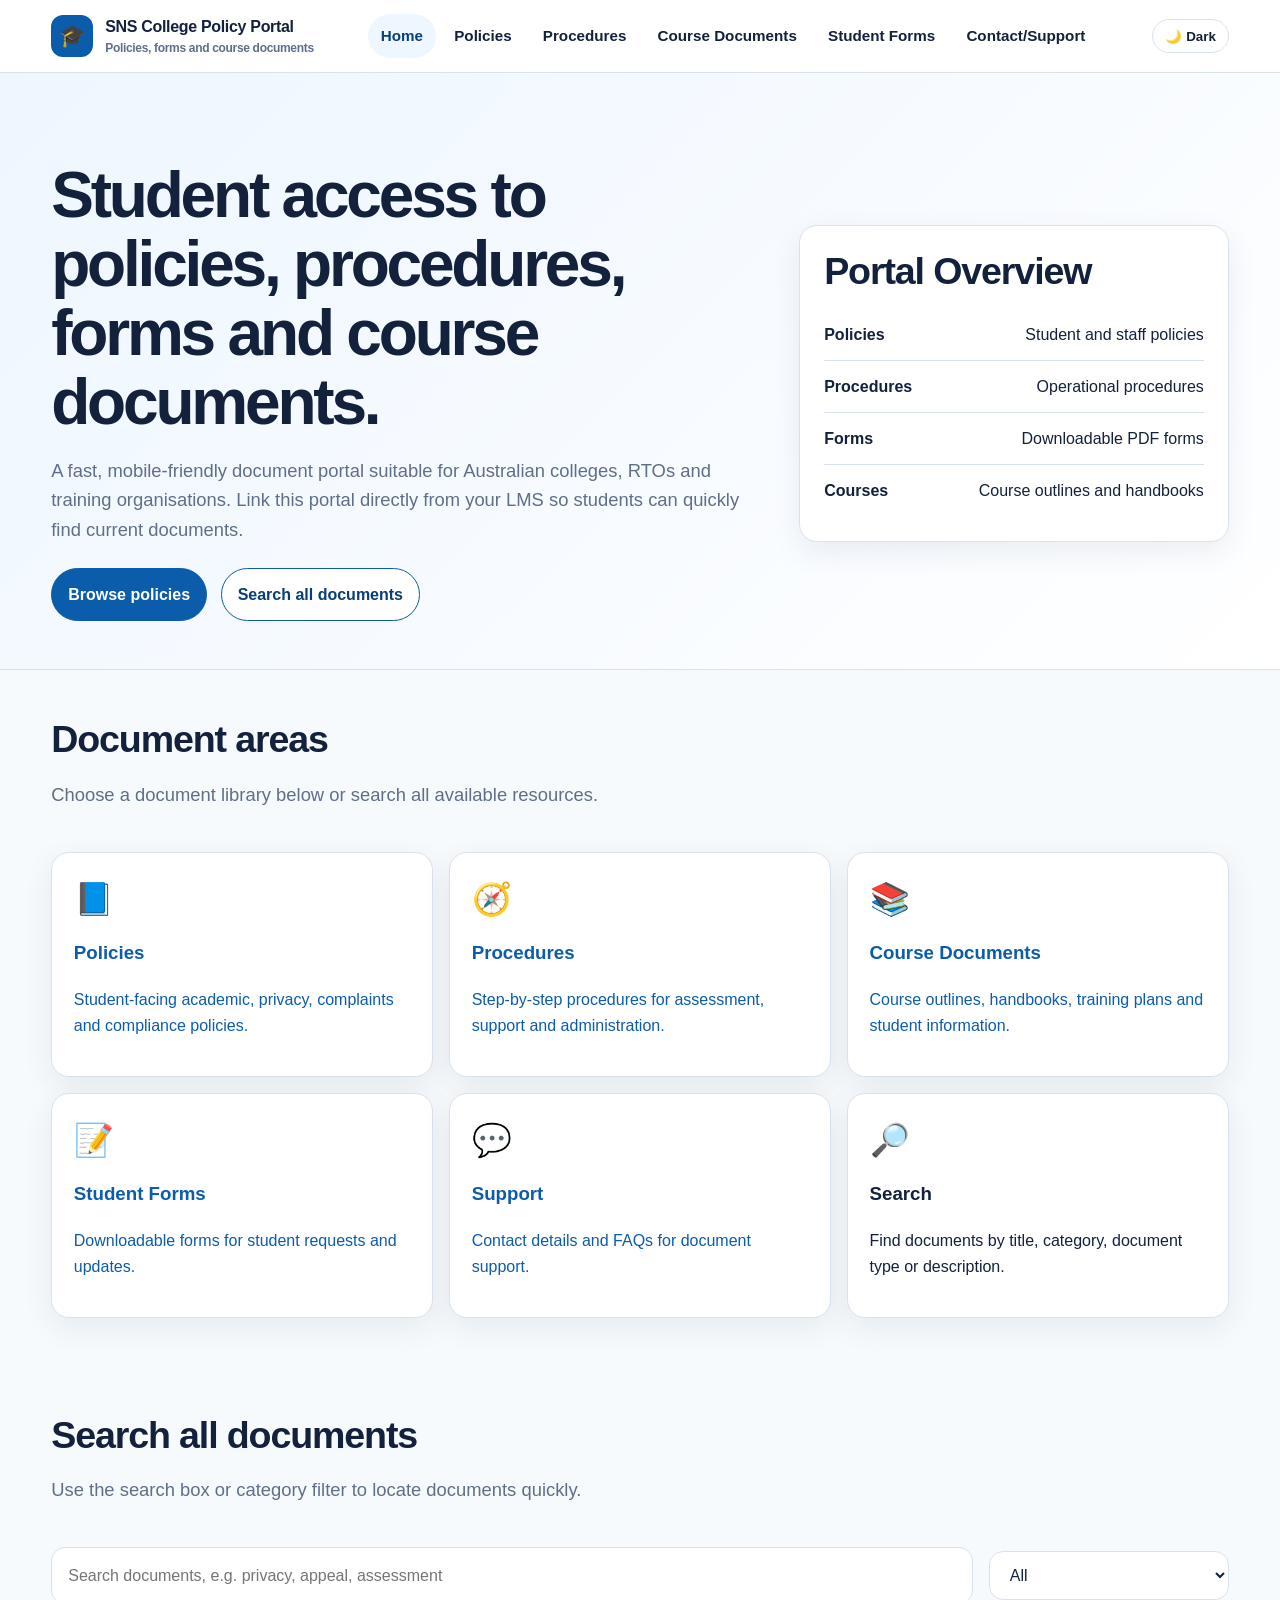
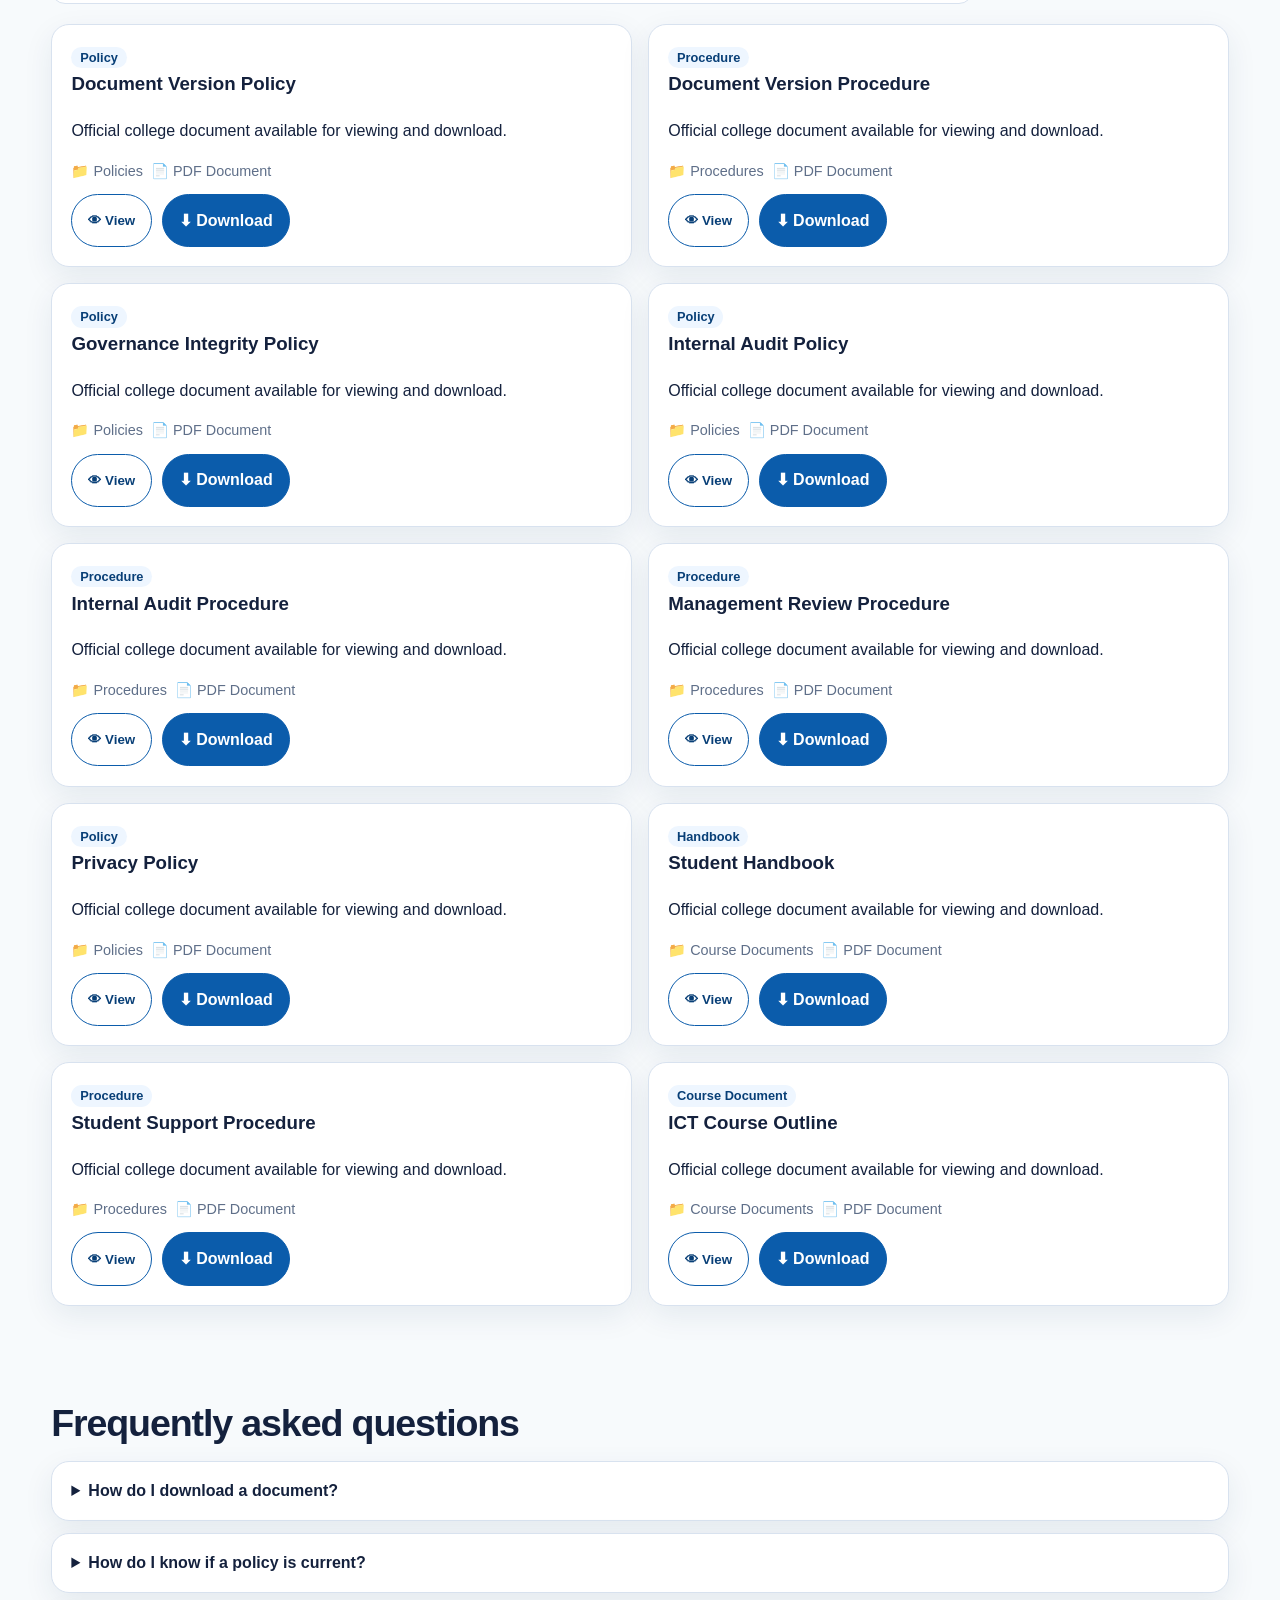
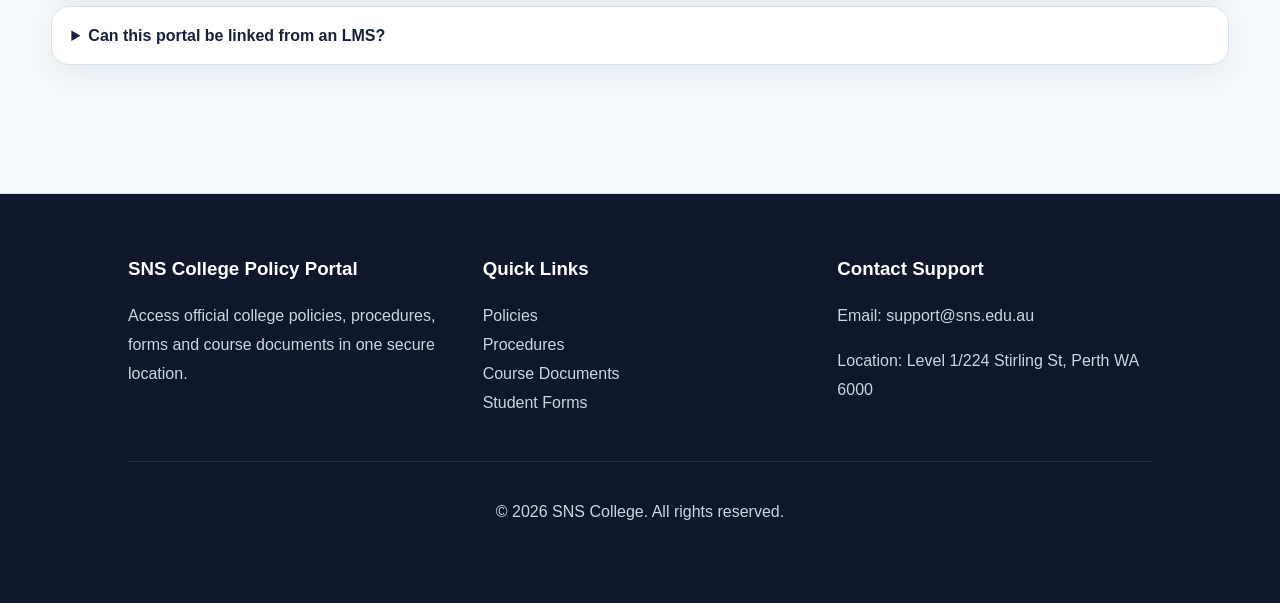
==== commit 3eb2b4a5: "Update index.html" ====
--- a/index.html
+++ b/index.html
@@ -4,7 +4,7 @@
   <meta charset="utf-8">
   <meta name="viewport" content="width=device-width, initial-scale=1">
   <meta name="description" content="Professional student policy and document portal for an Australian college or RTO.">
-  <title>College Policy Portal | Home</title>
+  <title>SNS College Policy Portal | Home</title>
   <link rel="stylesheet" href="css/style.css">
 </head>
 <body data-page-type="All">
@@ -93,3 +93,7 @@
     <p>© 2026 SNS College. All rights reserved.</p>
   </div>
 </footer>
+  
+<script src="js/script.js"></script>
+</body>
+</html>
--- a/css/style.css
+++ b/css/style.css
@@ -300,3 +300,160 @@
   text-align: center;
   color: #94a3b8;
 }
+/* ========================================
+   MODERN CONTACT PAGE
+======================================== */
+
+.contact-modern {
+  padding: 80px 0;
+}
+
+.contact-layout-modern {
+  display: grid;
+  grid-template-columns: 380px 1fr;
+  gap: 40px;
+  align-items: start;
+}
+
+.contact-info-modern,
+.support-form-modern {
+  background: #ffffff;
+  border-radius: 24px;
+  padding: 40px;
+  border: 1px solid #dbe4f0;
+  box-shadow: 0 10px 30px rgba(0,0,0,0.04);
+}
+
+.contact-badge {
+  display: inline-block;
+  background: #e8f0ff;
+  color: #0b3d91;
+  padding: 8px 16px;
+  border-radius: 999px;
+  font-size: 14px;
+  font-weight: 700;
+  margin-bottom: 24px;
+}
+
+.contact-info-modern h2,
+.support-form-modern h2 {
+  font-size: 48px;
+  line-height: 1.1;
+  margin-bottom: 18px;
+  color: #0f172a;
+}
+
+.contact-intro {
+  color: #64748b;
+  line-height: 1.7;
+  margin-bottom: 32px;
+  font-size: 17px;
+}
+
+.contact-item {
+  display: flex;
+  gap: 18px;
+  margin-bottom: 28px;
+}
+
+.contact-item span {
+  font-size: 24px;
+}
+
+.contact-item strong {
+  display: block;
+  margin-bottom: 4px;
+  color: #0f172a;
+}
+
+.contact-item p {
+  color: #475569;
+  line-height: 1.6;
+}
+
+/* FORM */
+
+.modern-form {
+  display: flex;
+  flex-direction: column;
+  gap: 24px;
+}
+
+.form-row {
+  display: grid;
+  grid-template-columns: 1fr 1fr;
+  gap: 20px;
+}
+
+.modern-form label {
+  display: flex;
+  flex-direction: column;
+  gap: 10px;
+  font-size: 16px;
+  font-weight: 600;
+  color: #0f172a;
+}
+
+.modern-form input,
+.modern-form textarea,
+.modern-form select {
+  width: 100%;
+  padding: 18px;
+  border-radius: 16px;
+  border: 1px solid #dbe2ea;
+  background: #f8fafc;
+  font-size: 16px;
+  color: #0f172a;
+  transition: all 0.3s ease;
+  box-sizing: border-box;
+}
+
+.modern-form textarea {
+  resize: vertical;
+  min-height: 180px;
+}
+
+.modern-form input:focus,
+.modern-form textarea:focus,
+.modern-form select:focus {
+  outline: none;
+  border-color: #2563eb;
+  background: #ffffff;
+  box-shadow: 0 0 0 4px rgba(37,99,235,0.1);
+}
+
+.modern-submit-btn {
+  background: #0b5cab;
+  color: white;
+  border: none;
+  padding: 18px 24px;
+  border-radius: 16px;
+  font-size: 16px;
+  font-weight: 700;
+  cursor: pointer;
+  transition: all 0.3s ease;
+}
+
+.modern-submit-btn:hover {
+  background: #094b8c;
+  transform: translateY(-2px);
+}
+
+/* MOBILE */
+
+@media (max-width: 900px) {
+
+  .contact-layout-modern {
+    grid-template-columns: 1fr;
+  }
+
+  .form-row {
+    grid-template-columns: 1fr;
+  }
+
+  .contact-info-modern h2,
+  .support-form-modern h2 {
+    font-size: 36px;
+  }
+
+}
